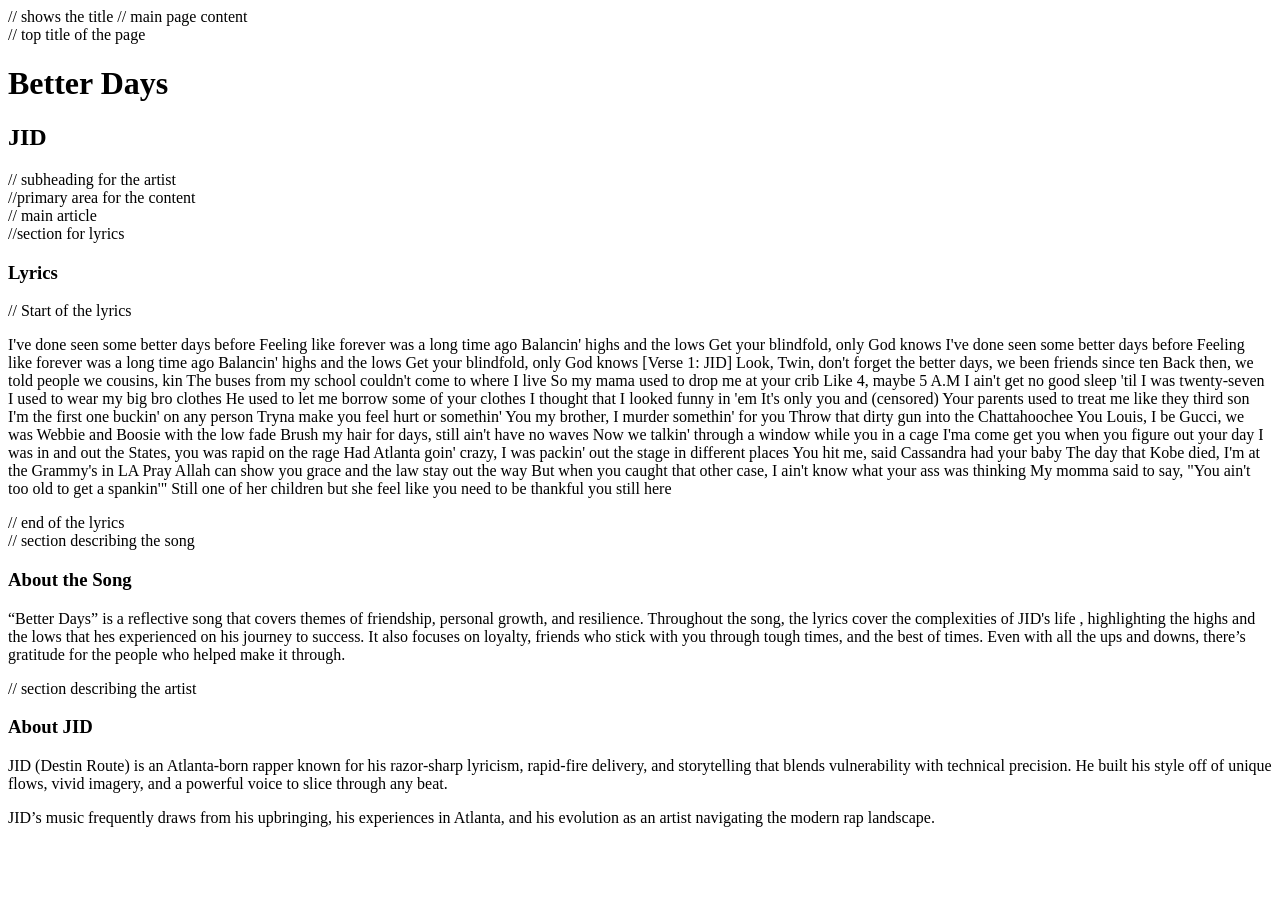
==== COMP1054-26W-main/assignment-1/index.html @ 326f5a1d "Html" ====
<!DOCTYPE html>
<html lang="en">
<head>
    <meta charset="UTF-8">
    <title>Better Days – JID</title> // shows the title
</head>

<body> // main page content

<header> // top title of the page
    <h1>Better Days</h1>
    <h2>JID</h2> // subheading for the artist
</header>

<main>  //primary area for the content

    <article> // main article

        <section> //section for lyrics
            <header> 
                <h3>Lyrics</h3>
            </header>

// Start of the lyrics 
            <p>I've done seen some better days before
Feeling like forever was a long time ago
Balancin' highs and the lows
Get your blindfold, only God knows
I've done seen some better days before
Feeling like forever was a long time ago
Balancin' highs and the lows
Get your blindfold, only God knows

[Verse 1: JID]
Look, Twin, don't forget the better days, we been friends since ten
Back then, we told people we cousins, kin
The buses from my school couldn't come to whеre I live
So my mama used to drop mе at your crib
Like 4, maybe 5 A.M
I ain't get no good sleep 'til I was twenty-seven
I used to wear my big bro clothes
He used to let me borrow some of your clothes
I thought that I looked funny in 'em
It's only you and (censored)
Your parents used to treat me like they third son
I'm the first one buckin' on any person
Tryna make you feel hurt or somethin'
You my brother, I murder somethin' for you
Throw that dirty gun into the Chattahoochee
You Louis, I be Gucci, we was Webbie and Boosie with the low fade
Brush my hair for days, still ain't have no waves
Now we talkin' through a window while you in a cage
I'ma come get you when you figure out your day
I was in and out the States, you was rapid on the rage
Had Atlanta goin' crazy, I was packin' out the stage in different places
You hit me, said Cassandra had your baby
The day that Kobe died, I'm at the Grammy's in LA
Pray Allah can show you grace and the law stay out the way
But when you caught that other case, I ain't know what your ass was thinking
My momma said to say, "You ain't too old to get a spankin'"
Still one of her children but she feel like you need to be thankful you still here</p>
// end of the lyrics 

        </section>

        <section> // section describing the song 
            <header>
                <h3>About the Song</h3>
            </header>

            <p>
                “Better Days” is a reflective song that covers themes of friendship, personal growth, 
                and resilience. Throughout the song, the lyrics cover the complexities of JID's life
                , highlighting the highs and the lows that hes experienced on his journey to success.
                It also focuses on loyalty, friends who stick with you through tough times, and 
                the best of times. Even with all the ups and downs, there’s gratitude for the people who 
                helped make it through.
            </p>
        </section>

        <section>   // section describing the artist
            <header>
                <h3>About JID</h3>
            </header>

            <p>
                JID (Destin Route) is an Atlanta-born rapper known for his razor‑sharp lyricism,
                 rapid‑fire delivery, and storytelling that blends vulnerability with technical 
                 precision. He built his style off of unique flows, vivid imagery, and a powerful 
                 voice to slice through any beat.
            </p>
        </section>

    </article> 

    <aside>
        <p>
            JID’s music frequently draws from his upbringing, his experiences in Atlanta, and his evolution as an
            artist navigating the modern rap landscape.
        </p>
    </aside>

</main>


</body>
</html>
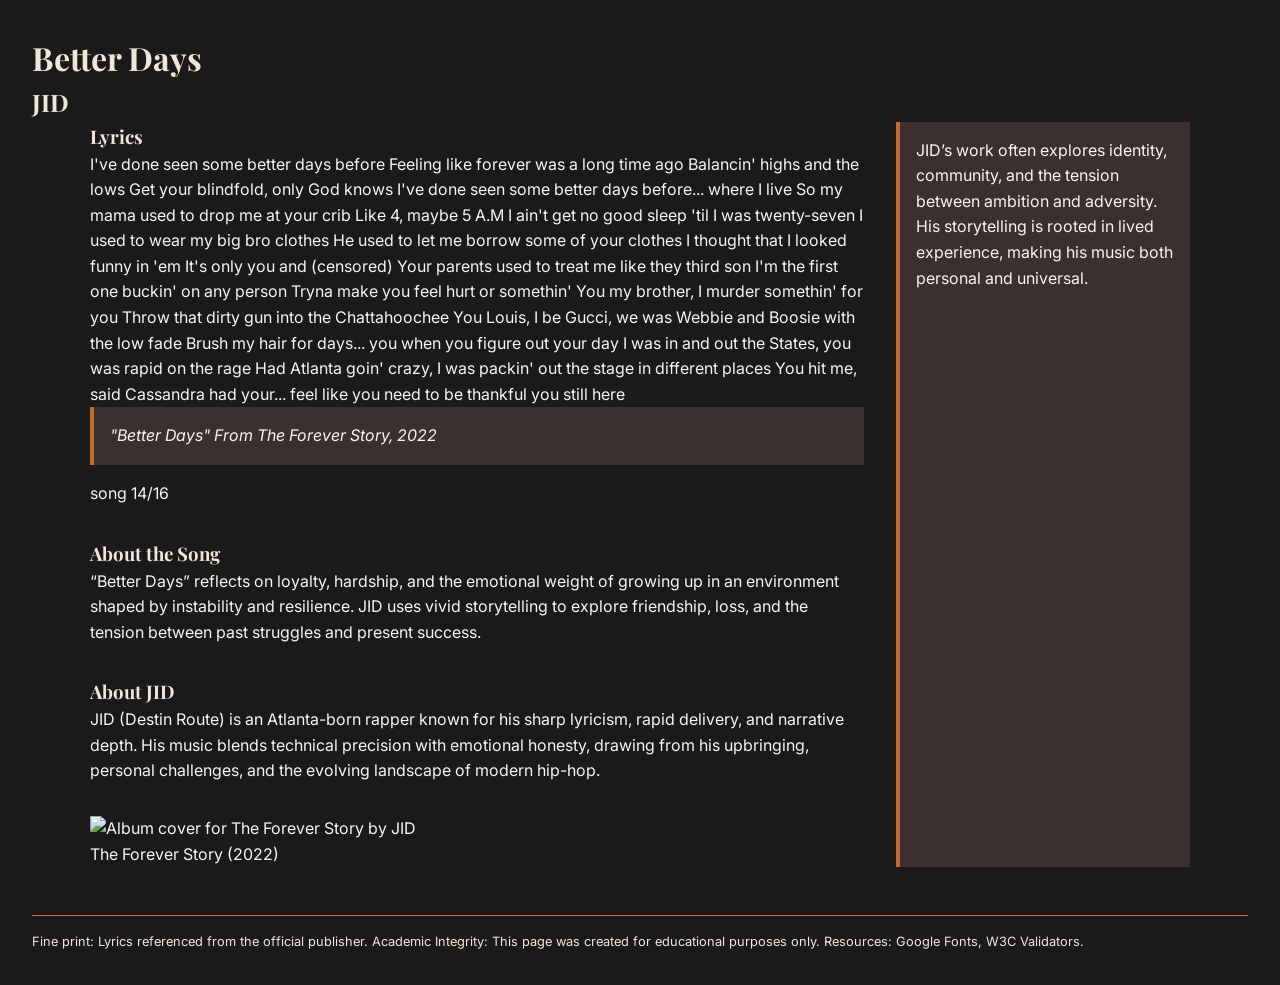
==== commit 25a035b6: "update 1 a1" ====
--- a/COMP1054-26W-main/assignment-1/index.html
+++ b/COMP1054-26W-main/assignment-1/index.html
@@ -2,106 +2,89 @@
 <html lang="en">
 <head>
     <meta charset="UTF-8">
-    <title>Better Days – JID</title> // shows the title
+    <title>Better Days – JID</title>
+
+    <!-- Google Fonts -->
+    <link href="https://fonts.googleapis.com/css2?family=Playfair+Display:wght@600&family=Inter:wght@300;400;500&display=swap" rel="stylesheet">
+
+    <!-- CSS -->
+    <link rel="stylesheet" href="style.css">
 </head>
 
-<body> // main page content
+<body>
 
-<header> // top title of the page
+<header>
     <h1>Better Days</h1>
-    <h2>JID</h2> // subheading for the artist
+    <h2>JID</h2>
 </header>
 
-<main>  //primary area for the content
+<main>
 
-    <article> // main article
+    <article>
 
-        <section> //section for lyrics
-            <header> 
+        <section>
+            <header>
                 <h3>Lyrics</h3>
             </header>
 
-// Start of the lyrics 
-            <p>I've done seen some better days before
-Feeling like forever was a long time ago
-Balancin' highs and the lows
-Get your blindfold, only God knows
-I've done seen some better days before
-Feeling like forever was a long time ago
-Balancin' highs and the lows
-Get your blindfold, only God knows
+            I've done seen some better days before Feeling like forever was a long time ago Balancin' highs and the lows Get your blindfold, only God knows I've done seen some better days before... where I live So my mama used to drop me at your crib Like 4, maybe 5 A.M I ain't get no good sleep 'til I was twenty-seven I used to wear my big bro clothes He used to let me borrow some of your clothes I thought that I looked funny in 'em It's only you and (censored) Your parents used to treat me like they third son I'm the first one buckin' on any person Tryna make you feel hurt or somethin' You my brother, I murder somethin' for you Throw that dirty gun into the Chattahoochee You Louis, I be Gucci, we was Webbie and Boosie with the low fade Brush my hair for days... you when you figure out your day I was in and out the States, you was rapid on the rage Had Atlanta goin' crazy, I was packin' out the stage in different places You hit me, said Cassandra had your... feel like you need to be thankful you still here
+            <blockquote>
+            "Better Days" From The Forever Story, 2022
+            
+            </blockquote>
 
-[Verse 1: JID]
-Look, Twin, don't forget the better days, we been friends since ten
-Back then, we told people we cousins, kin
-The buses from my school couldn't come to whеre I live
-So my mama used to drop mе at your crib
-Like 4, maybe 5 A.M
-I ain't get no good sleep 'til I was twenty-seven
-I used to wear my big bro clothes
-He used to let me borrow some of your clothes
-I thought that I looked funny in 'em
-It's only you and (censored)
-Your parents used to treat me like they third son
-I'm the first one buckin' on any person
-Tryna make you feel hurt or somethin'
-You my brother, I murder somethin' for you
-Throw that dirty gun into the Chattahoochee
-You Louis, I be Gucci, we was Webbie and Boosie with the low fade
-Brush my hair for days, still ain't have no waves
-Now we talkin' through a window while you in a cage
-I'ma come get you when you figure out your day
-I was in and out the States, you was rapid on the rage
-Had Atlanta goin' crazy, I was packin' out the stage in different places
-You hit me, said Cassandra had your baby
-The day that Kobe died, I'm at the Grammy's in LA
-Pray Allah can show you grace and the law stay out the way
-But when you caught that other case, I ain't know what your ass was thinking
-My momma said to say, "You ain't too old to get a spankin'"
-Still one of her children but she feel like you need to be thankful you still here</p>
-// end of the lyrics 
-
+            <p>
+                song 14/16
+            </p>
         </section>
 
-        <section> // section describing the song 
+        <section>
             <header>
                 <h3>About the Song</h3>
             </header>
 
             <p>
-                “Better Days” is a reflective song that covers themes of friendship, personal growth, 
-                and resilience. Throughout the song, the lyrics cover the complexities of JID's life
-                , highlighting the highs and the lows that hes experienced on his journey to success.
-                It also focuses on loyalty, friends who stick with you through tough times, and 
-                the best of times. Even with all the ups and downs, there’s gratitude for the people who 
-                helped make it through.
+                “Better Days” reflects on loyalty, hardship, and the emotional weight of growing up
+                in an environment shaped by instability and resilience. JID uses vivid storytelling
+                to explore friendship, loss, and the tension between past struggles and present success.
             </p>
         </section>
 
-        <section>   // section describing the artist
+        <section>
             <header>
                 <h3>About JID</h3>
             </header>
 
             <p>
-                JID (Destin Route) is an Atlanta-born rapper known for his razor‑sharp lyricism,
-                 rapid‑fire delivery, and storytelling that blends vulnerability with technical 
-                 precision. He built his style off of unique flows, vivid imagery, and a powerful 
-                 voice to slice through any beat.
+                JID (Destin Route) is an Atlanta-born rapper known for his sharp lyricism, rapid delivery,
+                and narrative depth. His music blends technical precision with emotional honesty, drawing
+                from his upbringing, personal challenges, and the evolving landscape of modern hip-hop.
             </p>
         </section>
 
-    </article> 
+
+        <figure>
+            <img src="JID.PNG" alt="Album cover for The Forever Story by JID"> <figcaption>The Forever Story (2022)</figcaption>
+
+        </figure>
+    </article>
 
     <aside>
         <p>
-            JID’s music frequently draws from his upbringing, his experiences in Atlanta, and his evolution as an
-            artist navigating the modern rap landscape.
+            JID’s work often explores identity, community, and the tension between ambition and adversity.
+            His storytelling is rooted in lived experience, making his music both personal and universal.
         </p>
     </aside>
 
 </main>
 
+<footer>
+    <p>
+        Fine print: Lyrics referenced from the official publisher.  
+        Academic Integrity: This page was created for educational purposes only.  
+        Resources: Google Fonts, W3C Validators.
+    </p>
+</footer>
 
 </body>
 </html>
--- a/COMP1054-26W-main/assignment-1/style.css
+++ b/COMP1054-26W-main/assignment-1/style.css
@@ -0,0 +1,65 @@
+/* RESET + box-sizing */
+*,
+*::before,
+*::after {
+    margin: 0;
+    padding: 0;
+    box-sizing: border-box;
+}
+
+/* Page background inspired by JID's album colors */
+body {
+    font-family: 'Inter', sans-serif;
+    background-color: #1a1a1a;
+    color: #f8f5f2;
+    line-height: 1.6;
+    padding: 2rem;
+}
+
+/* Headings use Playfair Display */
+h1, h2, h3 {
+    font-family: 'Playfair Display', serif;
+    color: #f2e6d8;
+}
+
+/* Layout using Flexbox */
+main {
+    display: flex;
+    gap: 2rem;
+    max-width: 1100px;
+    margin: auto;
+}
+
+/* Article and aside */
+article {
+    flex: 3;
+}
+
+aside {
+    flex: 1;
+    background-color: #3b2f2f;
+    padding: 1rem;
+    border-left: 4px solid #c46a2b;
+}
+
+/* Sections */
+section {
+    margin-bottom: 2rem;
+}
+
+blockquote {
+    background-color: #3b2f2f;
+    padding: 1rem;
+    border-left: 4px solid #c46a2b;
+    margin-bottom: 1rem;
+    font-style: italic;
+}
+
+/* Footer */
+footer {
+    margin-top: 3rem;
+    padding-top: 1rem;
+    border-top: 1px solid #c46a2b;
+    font-size: 0.8rem;
+    color: #f2e6d8;
+}
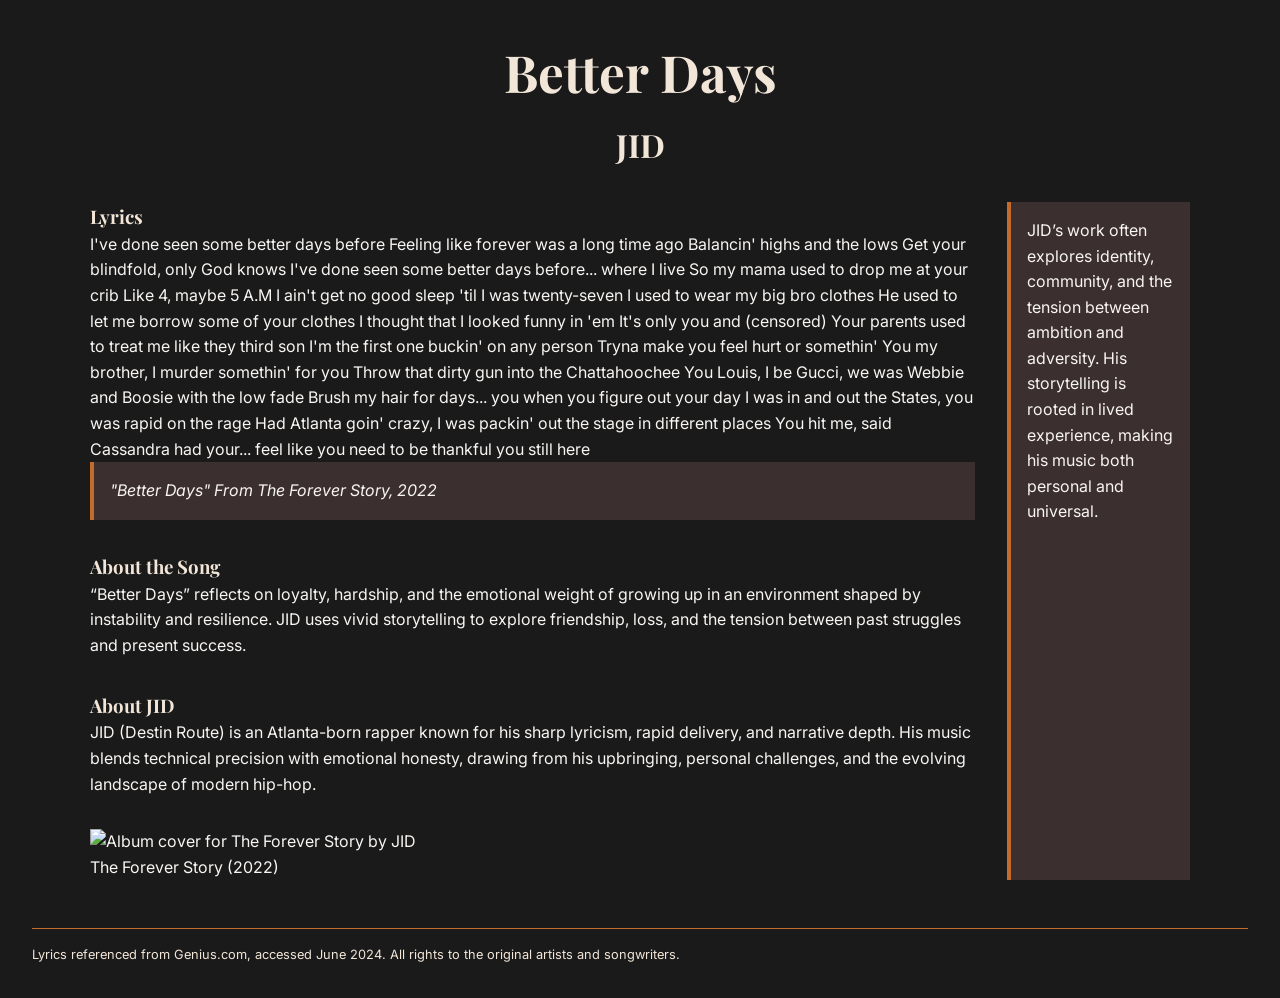
==== commit 4ce1b3ee: "narrow box" ====
--- a/COMP1054-26W-main/assignment-1/index.html
+++ b/COMP1054-26W-main/assignment-1/index.html
@@ -33,9 +33,7 @@
             
             </blockquote>
 
-            <p>
-                song 14/16
-            </p>
+    
         </section>
 
         <section>
@@ -80,9 +78,7 @@
 
 <footer>
     <p>
-        Fine print: Lyrics referenced from the official publisher.  
-        Academic Integrity: This page was created for educational purposes only.  
-        Resources: Google Fonts, W3C Validators.
+        Lyrics referenced from Genius.com, accessed June 2024. All rights to the original artists and songwriters.
     </p>
 </footer>
 
--- a/COMP1054-26W-main/assignment-1/style.css
+++ b/COMP1054-26W-main/assignment-1/style.css
@@ -15,6 +15,19 @@
     line-height: 1.6;
     padding: 2rem;
 }
+
+header h1 {
+    text-align: center;
+    font-size: 3.2rem;
+    margin-bottom: 0.3rem;
+}
+
+header h2 {
+    text-align: center;
+    font-size: 2rem;
+    margin-bottom: 2rem;
+}
+
 
 /* Headings use Playfair Display */
 h1, h2, h3 {
@@ -36,11 +49,12 @@
 }
 
 aside {
-    flex: 1;
+    flex: 0.5;
     background-color: #3b2f2f;
     padding: 1rem;
     border-left: 4px solid #c46a2b;
 }
+
 
 /* Sections */
 section {
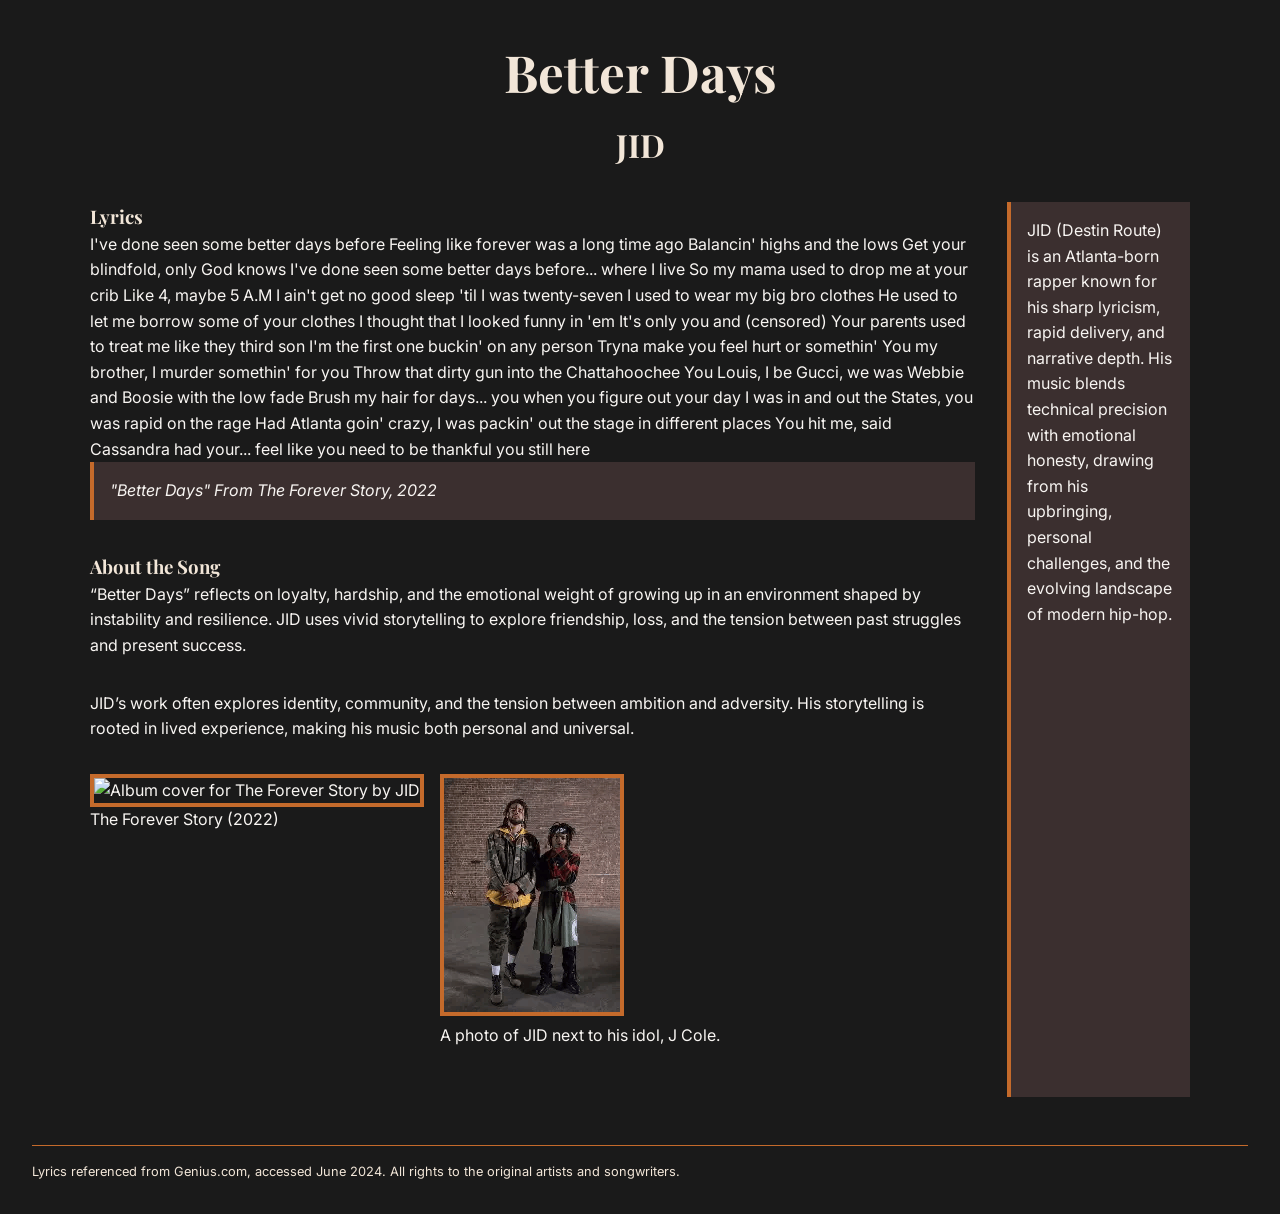
==== commit d0660dcd: "added new photo" ====
--- a/COMP1054-26W-main/assignment-1/index.html
+++ b/COMP1054-26W-main/assignment-1/index.html
@@ -50,28 +50,38 @@
 
         <section>
             <header>
-                <h3>About JID</h3>
+                <h3></h3>
             </header>
 
             <p>
-                JID (Destin Route) is an Atlanta-born rapper known for his sharp lyricism, rapid delivery,
-                and narrative depth. His music blends technical precision with emotional honesty, drawing
-                from his upbringing, personal challenges, and the evolving landscape of modern hip-hop.
+                JID’s work often explores identity, community, and the tension between ambition and adversity.
+                His storytelling is rooted in lived experience, making his music both personal and universal.
+               
             </p>
         </section>
 
 
-        <figure>
-            <img src="JID.PNG" alt="Album cover for The Forever Story by JID"> <figcaption>The Forever Story (2022)</figcaption>
+        <section>
+    <figure>
+        <img src="JID.PNG" alt="Album cover for The Forever Story by JID">
+        <figcaption>The Forever Story (2022)</figcaption>
+    </figure>
 
-        </figure>
+    <figure>
+        <img src="JID2.png" alt="A photo of JID next to his idol, J Cole">
+        <figcaption>A photo of JID next to his idol, J Cole.</figcaption>
+    </figure>
+</section>
+
     </article>
 
     <aside>
         <p>
-            JID’s work often explores identity, community, and the tension between ambition and adversity.
-            His storytelling is rooted in lived experience, making his music both personal and universal.
+             JID (Destin Route) is an Atlanta-born rapper known for his sharp lyricism, rapid delivery,
+                and narrative depth. His music blends technical precision with emotional honesty, drawing
+                from his upbringing, personal challenges, and the evolving landscape of modern hip-hop.
         </p>
+        
     </aside>
 
 </main>
--- a/COMP1054-26W-main/assignment-1/style.css
+++ b/COMP1054-26W-main/assignment-1/style.css
@@ -77,3 +77,18 @@
     font-size: 0.8rem;
     color: #f2e6d8;
 }
+section figure {
+    margin-bottom: 1rem;
+}
+
+section figure img {
+    max-width: 100%;
+    height: auto;
+    border: 4px solid #c46a2b;
+}
+
+/* Make ONLY sections that contain multiple figures go side-by-side */
+section:has(figure + figure) {
+    display: flex;
+    gap: 1rem;
+}
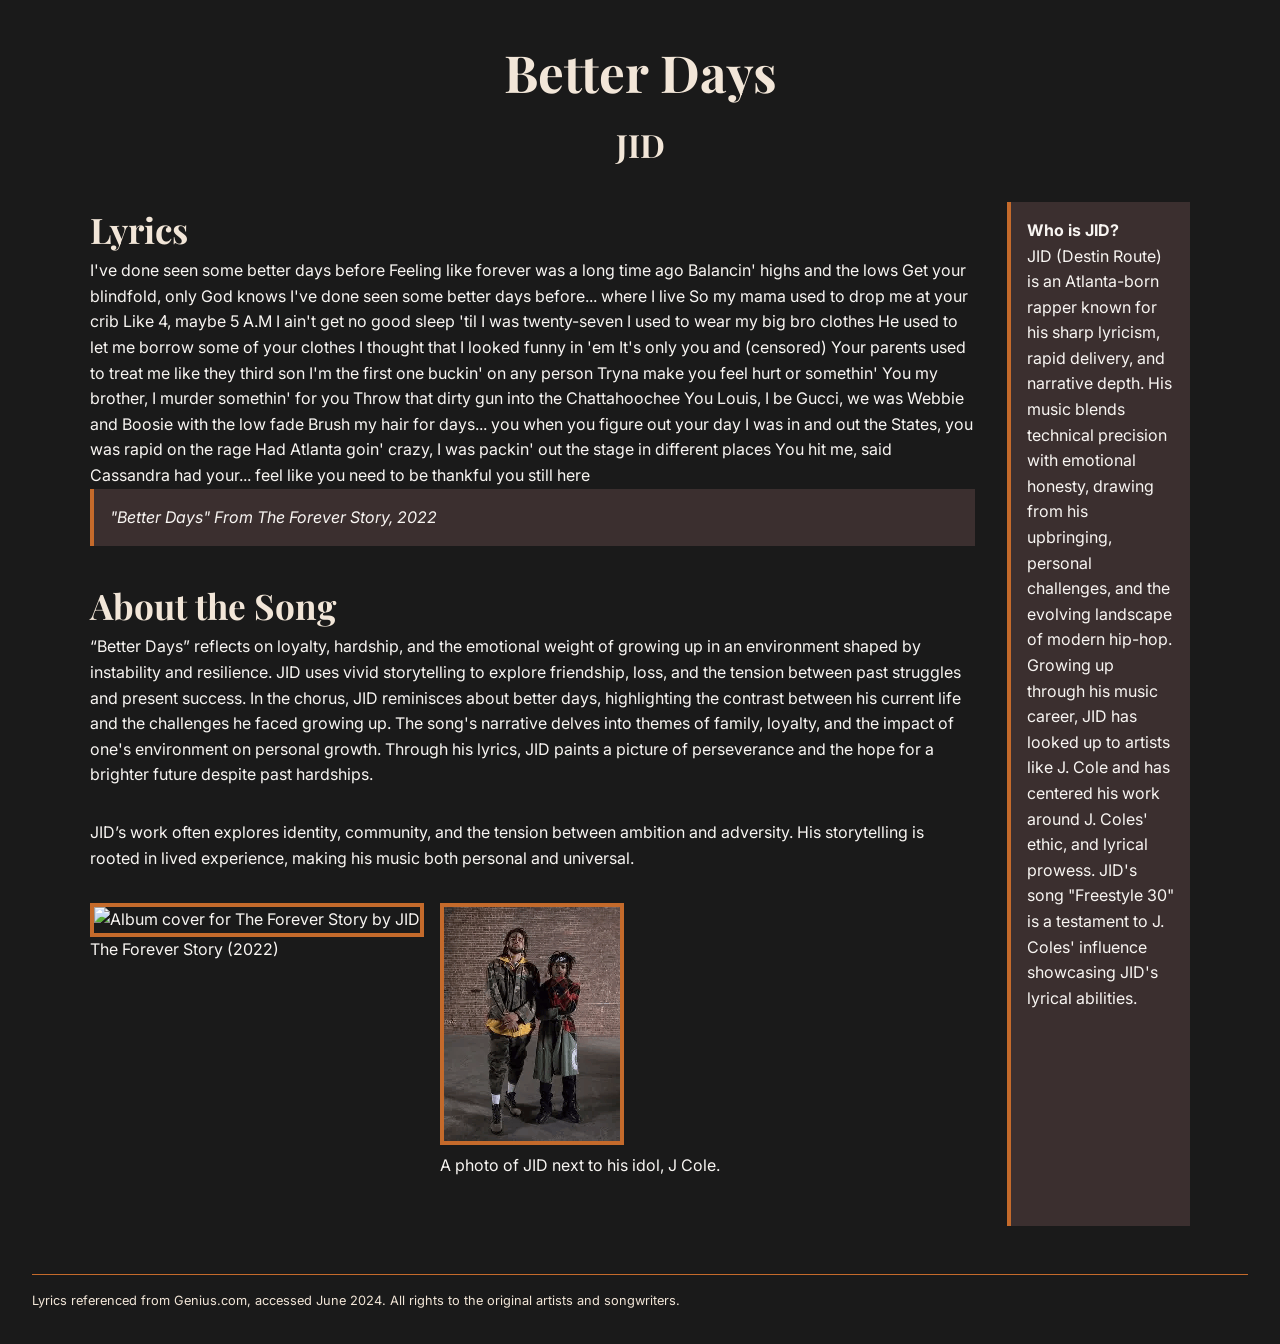
==== commit 9dd57098: "finished files" ====
--- a/COMP1054-26W-main/assignment-1/index.html
+++ b/COMP1054-26W-main/assignment-1/index.html
@@ -45,6 +45,7 @@
                 “Better Days” reflects on loyalty, hardship, and the emotional weight of growing up
                 in an environment shaped by instability and resilience. JID uses vivid storytelling
                 to explore friendship, loss, and the tension between past struggles and present success.
+                In the chorus, JID reminisces about better days, highlighting the contrast between his current life and the challenges he faced growing up. The song's narrative delves into themes of family, loyalty, and the impact of one's environment on personal growth. Through his lyrics, JID paints a picture of perseverance and the hope for a brighter future despite past hardships.
             </p>
         </section>
 
@@ -55,7 +56,8 @@
 
             <p>
                 JID’s work often explores identity, community, and the tension between ambition and adversity.
-                His storytelling is rooted in lived experience, making his music both personal and universal.
+                His storytelling is rooted in lived experience, making his music both personal and universal. 
+
                
             </p>
         </section>
@@ -76,10 +78,16 @@
     </article>
 
     <aside>
+        <header>
+                <h4>Who is JID?</h4>
+            </header>
         <p>
              JID (Destin Route) is an Atlanta-born rapper known for his sharp lyricism, rapid delivery,
                 and narrative depth. His music blends technical precision with emotional honesty, drawing
-                from his upbringing, personal challenges, and the evolving landscape of modern hip-hop.
+                from his upbringing, personal challenges, and the evolving landscape of modern hip-hop. 
+                Growing up through his music career, JID has looked up to artists like J. Cole and has centered
+                his work around J. Coles' ethic, and lyrical prowess. JID's song "Freestyle 30" is a testament to
+                J. Coles' influence showcasing JID's lyrical abilities. 
         </p>
         
     </aside>
--- a/COMP1054-26W-main/assignment-1/style.css
+++ b/COMP1054-26W-main/assignment-1/style.css
@@ -33,7 +33,9 @@
 h1, h2, h3 {
     font-family: 'Playfair Display', serif;
     color: #f2e6d8;
+    font-size: 2.2rem;
 }
+
 
 /* Layout using Flexbox */
 main {
